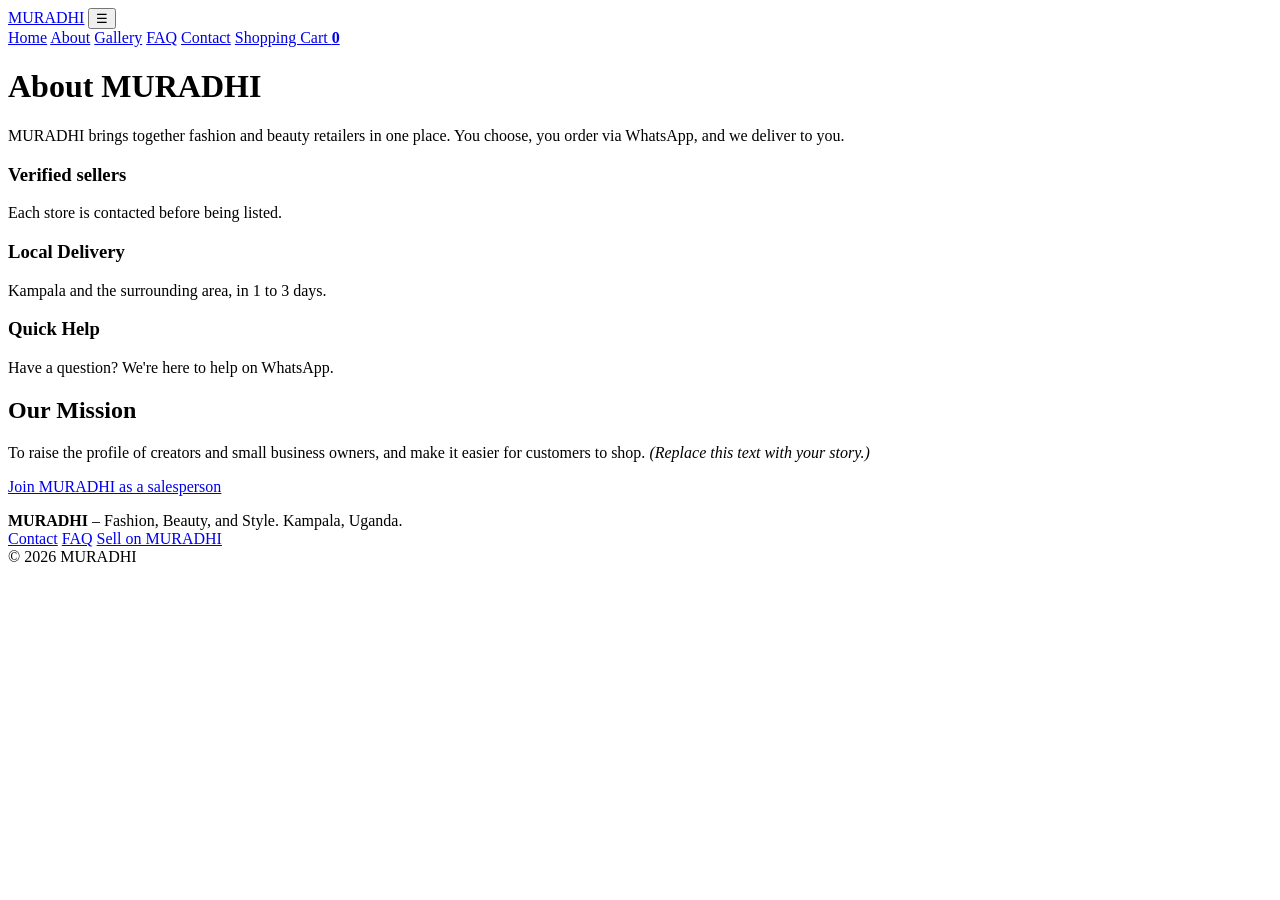
==== about.html @ c1e98ebc "Add files via upload" ====
<!DOCTYPE html>
<html lang="en">
<head>
<meta charset="UTF-8">
<meta name="viewport" content="width=device-width, initial-scale=1">
<link href="https://fonts.googleapis.com/css2?family=Playfair+Display:wght@700;900&family=Poppins:wght@300;400;500&display-swap" rel="stylesheet">
<title>About – MURADHI</title>
<link rel="stylesheet" href="css/style.css">
</head>
<body>
<header class="navbar">
  <a href="index.html" class="logo">MURADHI</a>
  <button class="burger" aria-label="Menu" onclick="document.body.classList.toggle('menu')">☰</button>
  <nav>
    <a href="index.html">Home</a>
    <a href="about.html" class=on>About</a>
    <a href="gallery.html">Gallery</a>
    <a href="faq.html">FAQ</a>
    <a href="contact.html">Contact</a>
    <a href="panier.html" class="cart">Shopping Cart <b id="cart-count">0</b></a>
  </nav>
</header>
<main>

<h1>About MURADHI</h1>
<p class="lead">MURADHI brings together fashion and beauty retailers in one place. 
  You choose, you order via WhatsApp, and we deliver to you.
</p>
<div class="grid3">
  <div class="box">
    <h3>Verified sellers</h3>
    <p>Each store is contacted before being listed.</p>
  </div>
  <div class="box">
    <h3>Local Delivery</h3>
    <p>Kampala and the surrounding area, in 1 to 3 days.</p>
  </div>
  <div class="box">
    <h3>Quick Help</h3>
    <p>Have a question? We're here to help on WhatsApp.</p>
  </div>
</div>
<h2>Our Mission</h2>
<p>To raise the profile of creators and small business owners, and make it easier for customers to shop. 
  <em>(Replace this text with your story.)</em></p>
<p><a class="btn top-right" href="vendeur.html">Join MURADHI as a salesperson</a></p>
</main>
<footer>
  <strong>MURADHI</strong> – Fashion, Beauty, and Style. Kampala, Uganda.<br>
  <a href="contact.html">Contact</a>  
  <a href="faq.html">FAQ</a>  
  <a href="vendeur.html">Sell on MURADHI</a><br>
  © 2026 MURADHI
</footer>
<script src="js/data.js"></script>
<script src="js/app.js"></script>
</body>
</html>
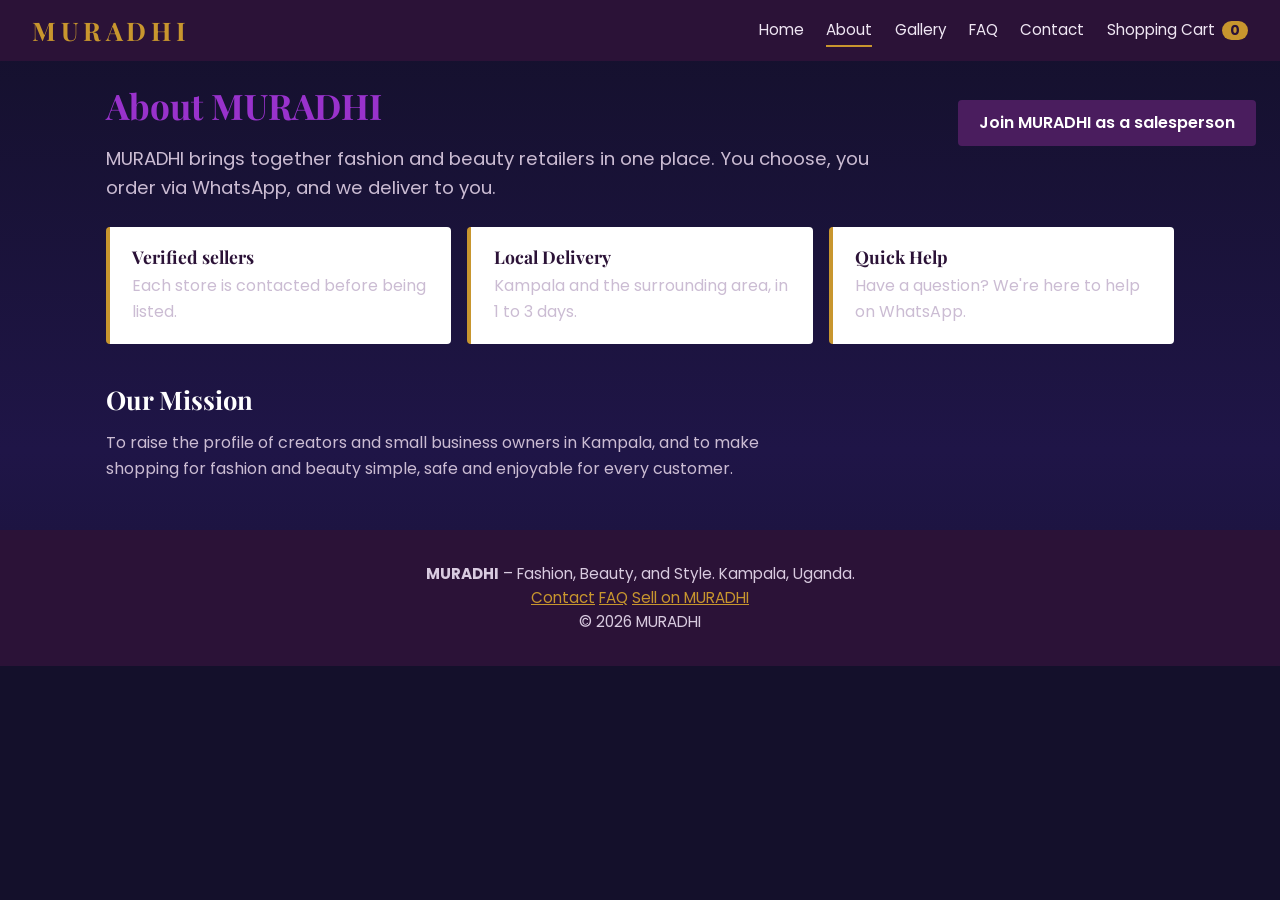
==== commit 8c4fee71: "Update about.html" ====
--- a/about.html
+++ b/about.html
@@ -3,7 +3,7 @@
 <head>
 <meta charset="UTF-8">
 <meta name="viewport" content="width=device-width, initial-scale=1">
-<link href="https://fonts.googleapis.com/css2?family=Playfair+Display:wght@700;900&family=Poppins:wght@300;400;500&display-swap" rel="stylesheet">
+<link href="https://fonts.googleapis.com/css2?family=Playfair+Display:wght@700;900&family=Poppins:wght@300;400;500&display=swap" rel="stylesheet">
 <title>About – MURADHI</title>
 <link rel="stylesheet" href="css/style.css">
 </head>
@@ -41,8 +41,7 @@
   </div>
 </div>
 <h2>Our Mission</h2>
-<p>To raise the profile of creators and small business owners, and make it easier for customers to shop. 
-  <em>(Replace this text with your story.)</em></p>
+<p>To raise the profile of creators and small business owners in Kampala, and to make shopping for fashion and beauty simple, safe and enjoyable for every customer.</p>
 <p><a class="btn top-right" href="vendeur.html">Join MURADHI as a salesperson</a></p>
 </main>
 <footer>
--- a/css/style.css
+++ b/css/style.css
@@ -0,0 +1,761 @@
+:root{--ink:#2b1237;--plum:#4a1d5e;--gold:#c8962e;--gold-d:#9a6f17;--bg:#fbf8fc;--line:#e6dcec;--text:#241a2b}
+*{
+  box-sizing:border-box;
+  margin:0;
+  padding:0
+}
+body{
+  font-family:'Poppins',sans-serif;
+  background-color: #000;
+  background:linear-gradient(180deg, #14102b 0%, #1f1547 50%, #14102b 100%);
+  background-attachment: fixed;
+  color:#fff;
+  line-height:1.6
+}
+/* Styles de la page d'accueil uniquement */
+body.home{
+  background:#f6f1f8
+}
+.topbar{
+  background:var(--gold);
+  color:var(--ink);
+  display:flex;
+  justify-content:center;
+  flex-wrap:wrap;
+  gap:.4rem 2rem;
+  padding:.45rem 1rem;
+  font-size:.85rem;
+  font-weight:600
+}
+.h-search{
+  display:flex;
+  gap:.5rem;
+  margin:1.2rem 0
+}
+.h-search input{
+  flex:1;
+  padding:.75rem 1rem;
+  border:1px solid #cbbcd3;
+  border-radius:99px;
+  font:inherit;
+  background:#fff
+}
+.h-search button{
+  border-radius:99px
+}
+.h-hero{
+  position:relative;
+  display:grid;
+  grid-template-columns:1.1fr 1fr;
+  gap:1.5rem;
+  align-items:center;
+  padding:2.5rem;
+  border-radius:14px;
+  background:linear-gradient(120deg,#f1e4f6,#f8ecd2)
+}
+.h-hero h1{font-size:clamp(2rem,5vw,3.2rem);margin:0 0 .8rem}
+.h-hero p{margin-bottom:1.2rem}
+.h-hero-txt p{
+  color:#2b1260;
+}
+.h-badges{
+  list-style:none;
+  display:flex;
+  flex-wrap:wrap;
+  gap:.4rem 1.2rem;
+  margin-top:1.4rem;
+  font-size:.85rem;
+  color:#5a4764
+}
+.h-hero-pics{
+  display:grid;
+  grid-template-columns:1fr 1fr;
+  grid-template-rows:1fr 1fr;
+  gap:.7rem;
+  height:300px
+}
+.h-hero-pics .h-img:first-child{
+  grid-row:span 2
+}
+.h-img{
+  position:relative;
+  display:flex;
+  align-items:center;
+  justify-content:center;
+  font-size:3rem;
+  background:#fff;
+  border-radius:12px;
+  overflow:hidden
+}
+.h-img img{
+  position:absolute;
+  inset:0;
+  width:100%;
+  height:100%;
+  object-fit:cover
+}
+.h-sale{
+  position:absolute;
+  top:1rem;
+  right:1rem;
+  background:var(--ink);
+  color:var(--gold);
+  text-align:center;
+  padding:.6rem .9rem;
+  border-radius:8px;
+  line-height:1.15
+}
+.h-sale small{
+  display:block;
+  color:#fff;
+  font-size:.7rem;
+  letter-spacing:.15em;
+  text-transform:uppercase
+}
+.h-sale strong{
+  font-size:1.1rem
+}
+.h-cats i{
+  display:flex;
+  align-items:center;
+  justify-content:center;
+  width:68px;
+  height:68px;
+  margin:0 auto .5rem;
+  border-radius:50%;
+  background:#fff;
+  border:1px solid var(--line);
+  font-style:normal;
+  font-size:1.8rem;
+  transition:.2s
+}
+.h-cats a:hover i{
+  border-color:var(--gold);
+  transform:translateY(-3px)
+}
+.h-head a{
+  font-size:.9rem;
+  font-weight:600;
+  text-decoration:none
+}
+.h-head h2{
+  color: #5a4764
+}
+.h-carousel{
+  position:relative
+}
+.h-track{
+  display:flex;
+  gap:1rem;
+  overflow-x:auto;
+  scroll-snap-type:x mandatory;
+  scroll-behavior:smooth;
+  scrollbar-width:none;
+  padding-bottom:.3rem
+}
+.h-track::-webkit-scrollbar{
+  display:none
+}
+.h-item{
+  flex:none;
+  width:190px;
+  scroll-snap-align:start;
+  position:relative
+}
+.h-item .h-img{
+  height:190px;
+  background:linear-gradient(135deg,#efe3f4,#f8ecd2);
+  margin-bottom:.6rem
+}
+.h-tag{
+  position:absolute;
+  top:.5rem;
+  left:.5rem;
+  background:#d7385e;
+  color:#fff;
+  font-size:.72rem;
+  font-weight:700;
+  padding:.1rem .5rem;
+  border-radius:4px;
+  z-index:1
+}
+.h-item h3{
+  font-family:inherit;
+  font-size:.92rem;
+  font-weight:600
+}
+.h-row{
+  display:flex;
+  justify-content:space-between;
+  align-items:center;
+  margin-top:.3rem
+}
+.h-price{
+  font-weight:700;
+  color:var(--gold-d)
+}
+.h-price s{
+  display:block;
+  font-weight:400;
+  font-size:.78rem;
+  color:#8a7a92
+}
+.h-add{
+  width:38px;
+  height:38px;
+  padding:0;
+  border-radius:50%;
+  font-size:1rem
+}
+.h-arrow{
+  position:absolute;
+  top:80px;
+  right:-.7rem;
+  width:38px;
+  height:38px;
+  padding:0;
+  border-radius:50%;
+  background:#fff;
+  color:var(--plum);
+  border:1px solid var(--line);
+  box-shadow:0 2px 8px rgba(0,0,0,.15);
+  font-size:1.4rem;
+  z-index:2
+}
+#h-prev{
+  right:auto;
+  left:-.7rem
+}
+.h-promos{
+  display:grid;
+  grid-template-columns:repeat(auto-fit,minmax(240px,1fr));
+  gap:1rem;
+  margin-bottom:1.5rem
+}
+.h-promos a{
+  position:relative;
+  overflow:hidden;
+  min-height:220px;
+  padding:1.2rem 44% 1.2rem 1.2rem;
+  border-radius:14px;
+  text-decoration:none;
+  color:var(--ink)
+}
+.h-promos small{
+  display:block;
+  font-size:.8rem
+}
+.h-promos h3{
+  font-size:1.3rem;
+  margin:.3rem 0 .8rem
+}
+.h-promos span{
+  font-weight:700;
+  font-size:.9rem
+}
+.p1{
+  background:#e4efe0
+}
+.p2{
+  background:#f8e6d8
+}
+.p3{
+  background:#dfe6f6
+}
+.pframe{
+  position:absolute;
+  top:0;
+  right:0;
+  width:40%;
+  height:100%;
+  overflow:hidden
+}
+.pslide{
+  display:flex;
+  height:100%;
+  transition:transform .8s ease
+}
+.pslide img{
+  flex:none;
+  width:100%;
+  height:100%;
+  object-fit:cover
+}
+.h-news{
+  display:flex;
+  justify-content:space-between;
+  align-items:center;
+  flex-wrap:wrap;
+  gap:1rem;
+  background:var(--ink);
+  color:#efe6f3;
+  border-radius:14px;
+  padding:1.6rem 2rem;
+  margin-bottom:1.5rem
+}
+.h-news h2{
+  color:var(--gold);
+  margin:0 0 .3rem
+}
+.h-news form{
+  display:flex;
+  gap:.5rem;
+  flex:1;
+  min-width:260px;
+  max-width:460px
+}
+.h-news input{
+  flex:1;
+  padding:.7rem 1rem;
+  border:0;
+  border-radius:99px;
+  font:inherit
+}
+.h-news button{
+  background:var(--gold);
+  color:#f8ecd2;
+  border-radius:99px
+}
+.h-trust{
+  display:grid;
+  grid-template-columns:repeat(auto-fit,minmax(200px,1fr));
+  gap:1rem;
+  background:#fff;
+  border:1px solid var(--line);
+  border-radius:14px;
+  padding:1.2rem
+}
+.h-trust div{
+  display:grid;
+  grid-template-columns:auto 1fr;
+  column-gap:.7rem;
+  align-items:center
+}
+.h-trust i{
+  grid-row:span 2;
+  font-style:normal;
+  font-size:1.7rem
+}
+.h-trust small{
+  color:#6b5a74
+}
+.h-trust b{
+  color: #5a4764;
+}
+
+
+@media(max-width:720px){
+  .h-hero{grid-template-columns:1fr;padding:1.5rem}
+  .h-hero-pics{height:200px}
+  .h-sale{display:none}
+  .h-arrow{display:none}
+}
+html, body{
+  margin: 0;
+  padding: 0;
+  background-color: #14102b;
+  color: #f5f0ff;
+}
+h1,h2,h3,.logo{
+  font-family:"Didot","Bodoni MT","Playfair Display",Georgia,serif;
+  color:var(--ink);
+  line-height:1.2
+}
+h1{
+  font-size:2.2rem;
+  margin:1.5rem 0 1rem;
+  color: darkorchid;
+}
+h2{
+  font-size:1.6rem;
+  margin:2.5rem 0 1rem;
+  color: white;
+}
+h3{font-size:1.1rem}
+p{
+  max-width:70ch;
+  color: #cbbcd3;
+}
+.lead{
+  font-size:1.15rem;
+  margin-bottom:1.5rem;
+  color: #cbbcd3;
+}
+.center{
+  text-align:center;
+  margin-top:2rem;
+  max-width:none
+}
+a{
+  color:var(--plum)
+}
+:focus-visible{
+  outline:3px solid var(--gold);
+  outline-offset:2px
+}
+.navbar{
+  display:flex;
+  justify-content:space-between;
+  align-items:center;
+  flex-wrap:wrap;
+  gap:.5rem;
+  padding:.9rem 2rem;
+  background:var(--ink);
+  position:sticky;
+  top:0;
+  z-index:10
+}
+.logo{
+  font-size:1.6rem;
+  letter-spacing:.18em;
+  color:var(--gold);
+  text-decoration:none;
+  font-weight:700
+}
+.navbar nav{
+  display:flex;
+  flex-wrap:wrap;
+  gap:1.4rem;
+  align-items:center
+}
+.navbar nav a{
+  color:#efe6f3;
+  text-decoration:none;
+  font-size:.95rem;
+  padding:.2rem 0;
+  border-bottom:2px solid transparent
+}
+.navbar nav a:hover,.navbar nav a.on{
+  border-bottom-color:var(--gold)
+}
+.cart b{
+  background:var(--gold);
+  color:var(--ink);
+  border-radius:99px;
+  padding:0 .5rem;
+  margin-left:.2rem;
+  font-size:.85rem
+}
+.burger{
+  display:none;
+  background:none;
+  border:1px solid var(--gold);
+  color:var(--gold);
+  padding:.3rem .7rem;
+  font-size:1.2rem
+}
+main{
+  max-width:1100px;
+  margin:0 auto 2rem;
+  padding:0 1rem
+}
+.logo-mf{
+  width: 80px;
+  height: 80px;
+  margin: 0 auto 16px;
+  display: flex;
+  align-items: center;
+  justify-content: center;
+  font-family: 'Playfair Display', serif;
+  font-size: 32px;
+  font-weight: 900;
+  color: #fff;
+  border-radius: 50%;
+  background: linear-gradient(135deg, #ff7eb6, #ffd166);
+  border: 3px solid #fff;
+  box-shadow: 0 8px 24px rgba(0, 0, 0, .3);
+}
+.btn,button{
+  background:var(--plum);
+  color:#fff;
+  border:0;
+  padding:.65rem 1.3rem;
+  border-radius:4px;
+  cursor:pointer;
+  text-decoration:none;
+  display:inline-block;
+  font:inherit;
+  font-weight:600
+}
+.btn:hover,button:hover{
+  background:var(--ink)
+}
+.btn.gold{
+  background:var(--gold);
+  color:var(--ink)
+}
+.btn.gold:hover{
+  background:#dcaa42
+}
+button.ghost{
+  background:none;
+  color:var(--plum);
+  border:1px solid var(--plum)
+}
+.btn.top-right{
+  position: absolute;
+  top: 100px;
+  right: 24px;
+  z-index: 10;
+}
+.cats a img{
+  position: absolute;
+  inset: 0;
+  width: 100%;
+  height: 100%;
+  object-fit: cover;
+  opacity: 0;
+  transition: opacity 1s ease;
+}
+.cats a img.active{
+  opacity: 1;
+}
+.grid{
+  display:grid;
+  grid-template-columns:repeat(auto-fill,minmax(230px,1fr));
+  gap:1.5rem
+}
+.card{
+  background:#fff;
+  border:1px solid var(--line);
+  border-radius:6px;
+  overflow:hidden
+}
+.thumb{
+  position:relative;
+  overflow:hidden;
+  height: 220px;
+  display: flex;
+  align-items: center;
+  justify-content: center;
+}
+.thumb img{
+  position:absolute;
+  inset:0;
+  width:100%;
+  height:100%;
+  object-fit:cover
+}
+.thumb span{
+  position: relative;
+  z-index: 0;
+  font-size: 4rem;
+}
+.info{
+  padding:1rem
+}
+.vend{
+  font-size:.85rem;
+  color:#6b5a74
+}
+.price{
+  color:var(--gold-d);
+  font-weight:700;
+  margin:.3rem 0 .8rem
+}
+.info button{
+  width:100%
+}
+.filters{
+  margin:1rem 0 1.5rem
+}
+.filters button{
+  background:#fff;
+  color:var(--plum);
+  border:1px solid var(--plum);
+  margin:0 .4rem .5rem 0
+}
+.filters button.active{
+  background:var(--plum);
+  color:#fff
+}
+#recherche,.form input,.form textarea,.form select{
+  padding:.7rem;
+  border:1px solid #cbbcd3;
+  border-radius:4px;
+  font:inherit;
+  background:#fff;
+  width:100%
+}
+#recherche{
+  max-width:420px
+}
+.grid3{
+  display:grid;
+  grid-template-columns:repeat(auto-fit,minmax(220px,1fr));
+  gap:1rem
+}
+.two{
+  display:grid;
+  grid-template-columns:repeat(auto-fit,minmax(280px,1fr));
+  gap:2rem;
+  align-items:start;
+}
+.box{
+  background:#fff;
+  color: #6b5a74;
+  border-left:4px solid var(--gold);
+  padding:1.2rem 1.4rem;
+  border-radius:4px
+}
+.box p{
+  margin-top:.4rem;
+}
+.form{
+  display:grid;
+  gap:1rem;
+}
+#zone-panier> p:first-child{
+  color: darkorchid;
+  font-size: 1.1rem;
+}
+details{
+  background:#fff;
+  border:1px solid var(--line);
+  border-radius:6px;
+  padding:1rem;
+  margin-bottom:.8rem
+}
+summary{
+  cursor:pointer;
+  font-weight:600;
+  color: #2b1260;
+}
+details p{
+  margin-top:.6rem
+}
+.ligne{
+  display:flex;
+  gap:1rem;
+  align-items:center;
+  background:#fff;
+  border:1px solid var(--line);
+  border-radius:6px;
+  padding:.8rem;
+  margin-bottom:.8rem;
+  flex-wrap:wrap
+}
+.mini{
+  width:80px;
+  flex:none
+}
+.mini .thumb{
+  height:80px;
+  font-size:2rem;
+  cursor:default
+}
+.grow{
+  flex:1;
+  min-width:140px
+}
+.grow .price{
+  margin:0
+}
+.qte{
+  display:flex;
+  align-items:center;
+  gap:.6rem
+}
+.qte button{
+  padding:.3rem .8rem
+}
+.sous{
+  min-width:110px;
+  text-align:right
+}
+.total{
+  margin-top:1.5rem;
+  display:flex;
+  gap:1rem;
+  align-items:center;
+  flex-wrap:wrap
+}
+.total p{
+  font-size:1.3rem;
+  margin-right:auto
+}
+[hidden]{display:none!important}
+
+.modal{
+  display:none;
+  position:fixed;
+  inset:0;
+  background:rgba(20,8,28,.75);
+  align-items:center;
+  justify-content:center;
+  z-index:20;
+  padding:1rem
+}
+.modal.open{
+  display:flex
+}
+.modal-box{
+  background:#fff;
+  border-radius:6px;
+  padding:1.5rem;
+  max-width:420px;
+  width:100%;
+  position:relative;
+  max-height:90vh;
+  overflow:auto
+}
+.modal-box .thumb
+{margin-bottom:1rem;
+  border-radius:4px
+}
+.fermer{
+  position:absolute;
+  top:.5rem;
+  right:1rem;
+  cursor:pointer;
+  font-size:1.4rem;
+  z-index:2;
+  background:#fff;
+  border-radius:99px;
+  padding:0 .4rem
+}
+.toast{
+  position:fixed;
+  bottom:1.5rem;
+  left:50%;
+  transform:translateX(-50%);
+  background:var(--ink);
+  color:var(--gold);
+  padding:.7rem 1.4rem;
+  border-radius:4px;
+  z-index:30
+}
+footer{
+  text-align:center;
+  padding:2rem 1rem;
+  margin-top:3rem;
+  background:var(--ink);
+  color:#d9cbe0;
+  font-size:.95rem
+}
+footer a{
+  color:var(--gold)
+}
+@media(max-width:720px){
+  .navbar{
+    padding:.8rem 1rem
+  }
+  .burger{
+    display:block
+  }
+  .navbar nav{
+    display:none;
+    width:100%;
+    flex-direction:column;
+    align-items:flex-start;
+    padding:.5rem 0
+  }
+  body.menu .navbar nav{
+    display:flex
+  }
+  .sous{
+    text-align:left
+  }
+}
+.slide img{opacity:0;transition:opacity 0.5s ease}
+.slide img.on{opacity:1}
